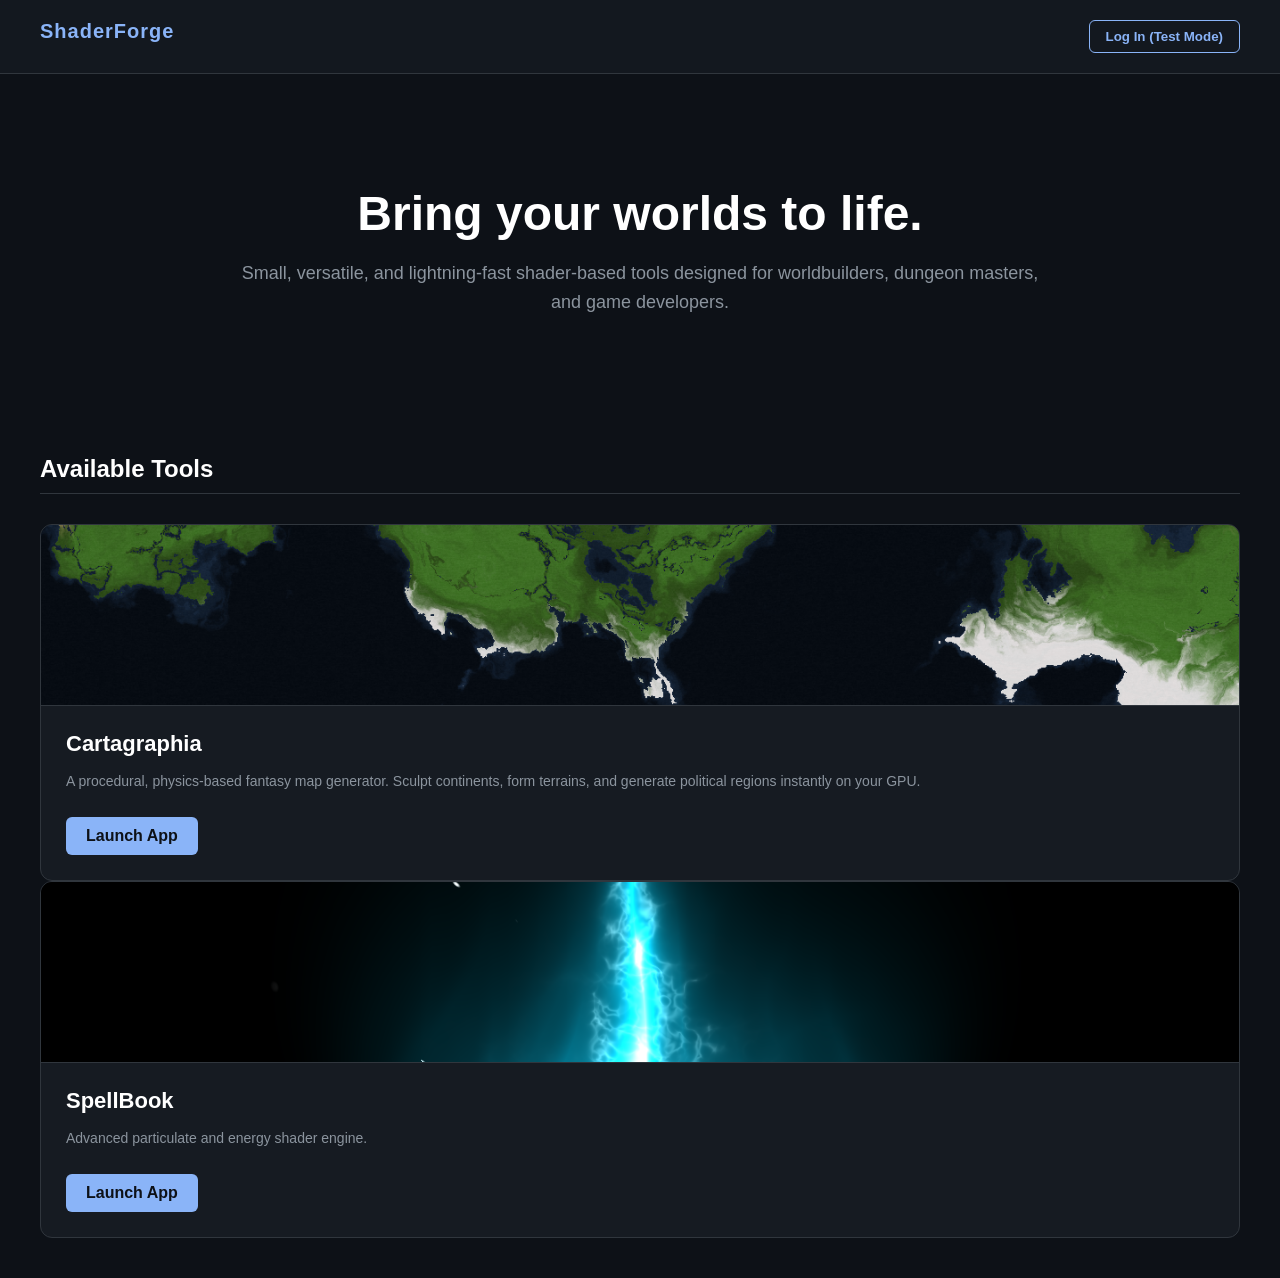
==== index.html @ e8298154 "Uploaded files for ShaderForge. Initial commit of ShaderForge with Lux and Cartagraphia" ====
<!DOCTYPE html>
<html lang="en">
<head>
    <meta charset="UTF-8">
    <meta name="viewport" content="width=device-width, initial-scale=1.0">
    <title>ShaderForge | Worldbuilding Tools</title>
    <link rel="stylesheet" href="css/home.css">
</head>
<body>

    <nav class="top-nav">
        <div class="logo">ShaderForge</div>
        <div class="auth-buttons">
            <button id="btn-login" class="btn-outline">Log In with Google</button>
        </div>
    </nav>

    <header class="hero">
        <h1>Bring your worlds to life.</h1>
        <p>Small, versatile, and lightning-fast shader-based tools designed for worldbuilders, dungeon masters, and game developers.</p>
    </header>

    <main class="showcase">
        <h2>Available Tools</h2>
        <div class="tool-grid">
            
            <div class="tool-card">
                <div class="card-image" style="background: url('image/Cartapreview.png') center/cover;">
                    </div>
                <div class="card-content">
                    <h3>Cartagraphia</h3>
                    <p>A procedural, physics-based fantasy map generator. Sculpt continents, form terrains, and generate political regions instantly on your GPU.</p>
                    <a href="cartagraphia/cartagraphia.html" class="btn-primary">Launch App</a>
                </div>
            </div>
        </div>
        <div class="tool-grid">
            
            <div class="tool-card">
                <div class="card-image" style="background: url('image/Spellpreview.png') center/cover;">
                    </div>
                <div class="card-content">
                    <h3>SpellBook</h3>
                    <p>Advanced particulate and energy shader engine.</p>
                    <a href="lux/lux.html" class="btn-primary">Launch App</a>
                </div>
            </div>
        </div>
    </main>
    <script src="js/auth.js"></script>
</body>
</html>
---- css/home.css ----
body { margin: 0; padding: 0; background-color: #0d1117; font-family: 'Segoe UI', sans-serif; color: #c9d1d9; }

.top-nav { 
    display: flex; 
    justify-content: space-between; 
    padding: 20px 40px; 
    background: rgba(22, 27, 34, 0.8); 
    border-bottom: 1px solid #30363d; 
    
    /* NEW STICKY PROPERTIES */
    position: sticky;
    top: 0;
    z-index: 1000;
    backdrop-filter: blur(10px); /* Optional: Frosted glass effect */
}
.logo { font-size: 20px; font-weight: bold; color: #8ab4f8; letter-spacing: 1px;}

.hero { text-align: center; padding: 80px 20px 60px 20px; max-width: 800px; margin: 0 auto; }
.hero h1 { font-size: 48px; color: #fff; margin-bottom: 15px; }
.hero p { font-size: 18px; color: #8b949e; line-height: 1.6; }

.showcase { padding: 40px; max-width: 1200px; margin: 0 auto; }
.showcase h2 { border-bottom: 1px solid #30363d; padding-bottom: 10px; margin-bottom: 30px; color: #fff; }

.tool-grid { display: grid; grid-template-columns: repeat(auto-fit, minmax(300px, 1fr)); gap: 30px; }

.tool-card { background: #161b22; border: 1px solid #30363d; border-radius: 12px; overflow: hidden; transition: transform 0.2s, box-shadow 0.2s; }
.tool-card:hover { transform: translateY(-5px); box-shadow: 0 10px 20px rgba(0,0,0,0.5); border-color: #8ab4f8; }
.card-image { height: 180px; background-color: #21262d; border-bottom: 1px solid #30363d; }
.card-content { padding: 25px; }
.card-content h3 { margin: 0 0 10px 0; color: #fff; font-size: 22px; }
.card-content p { color: #8b949e; font-size: 14px; margin-bottom: 25px; line-height: 1.5; }

.btn-primary { display: inline-block; background: #8ab4f8; color: #0d1117; padding: 10px 20px; text-decoration: none; border-radius: 6px; font-weight: bold; transition: background 0.2s; }
.btn-primary:hover { background: #a6c5f7; }
.btn-outline { background: transparent; border: 1px solid #8ab4f8; color: #8ab4f8; padding: 8px 16px; border-radius: 6px; cursor: pointer; font-weight: bold; transition: all 0.2s; }
.btn-outline:hover { background: #8ab4f8; color: #0d1117; }
/* Custom hover state for the Log Out button */
#btn-logout:hover {
    background: #f85149 !important;
    color: #fff !important;
}
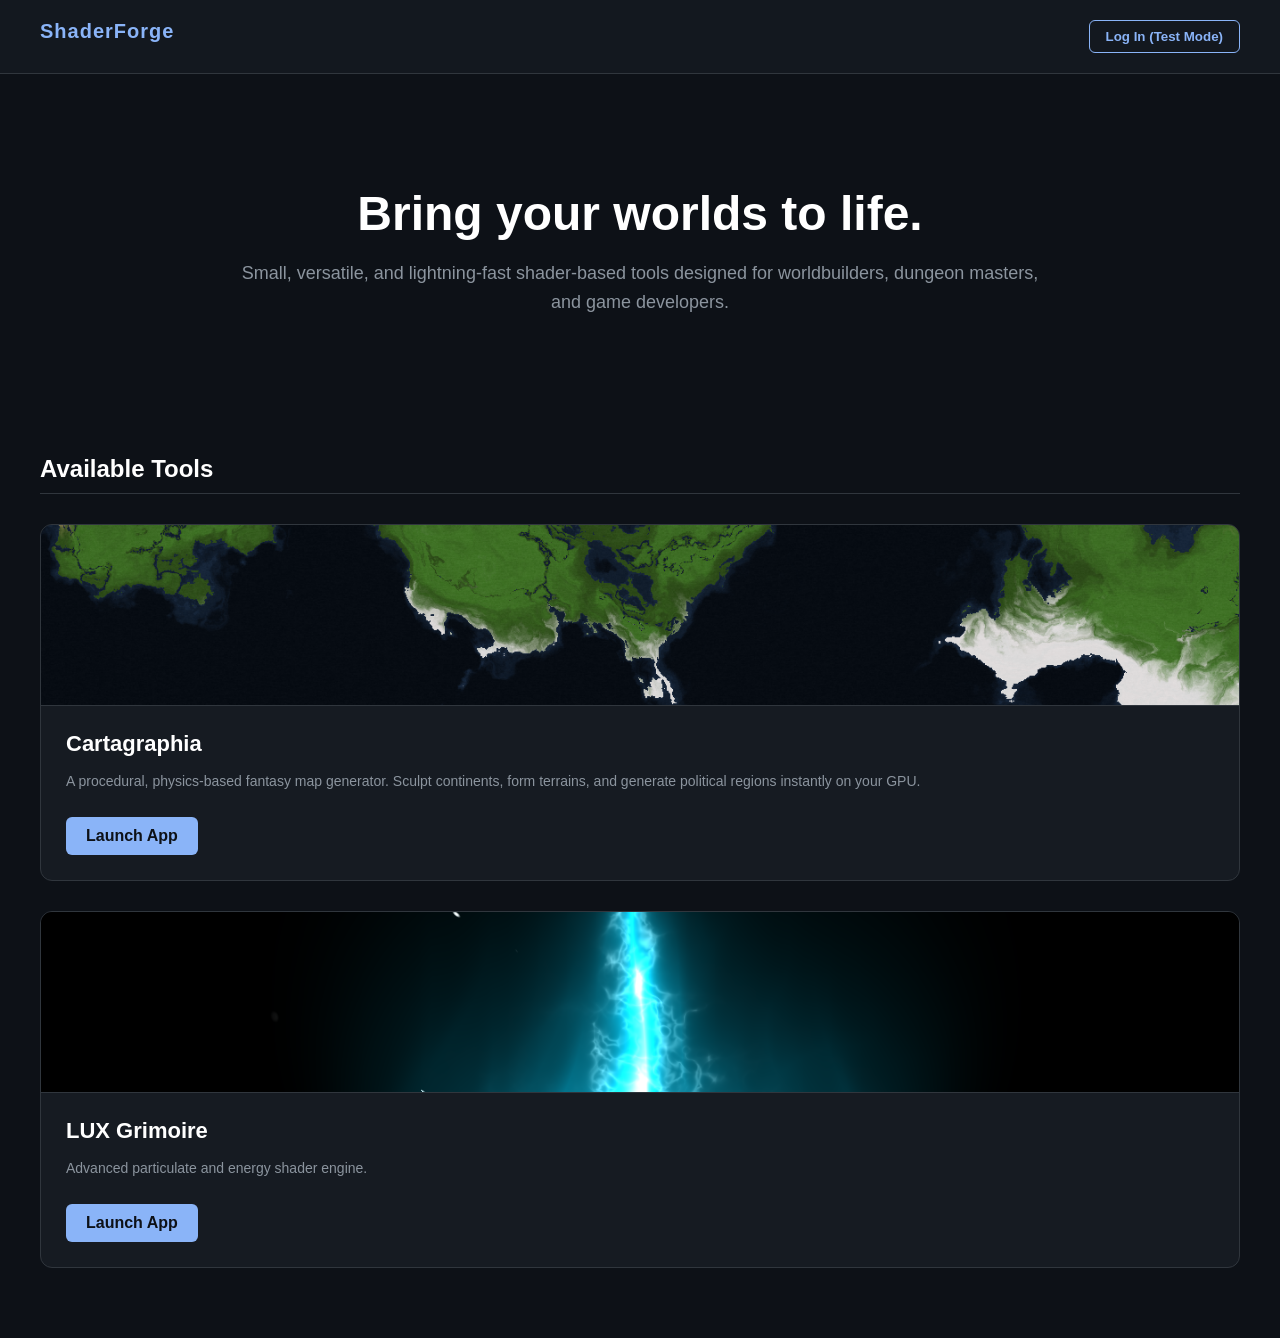
==== commit 9efe926f: "Add files via upload chore: Pre-travel sync of Weapon Forge web and 3D assets  - Added master .ble" ====
--- a/index.html
+++ b/index.html
@@ -40,7 +40,7 @@
                 <div class="card-image" style="background: url('image/Spellpreview.png') center/cover;">
                     </div>
                 <div class="card-content">
-                    <h3>SpellBook</h3>
+                    <h3>LUX Grimoire</h3>
                     <p>Advanced particulate and energy shader engine.</p>
                     <a href="lux/lux.html" class="btn-primary">Launch App</a>
                 </div>
--- a/css/home.css
+++ b/css/home.css
@@ -24,7 +24,7 @@
 
 .tool-grid { display: grid; grid-template-columns: repeat(auto-fit, minmax(300px, 1fr)); gap: 30px; }
 
-.tool-card { background: #161b22; border: 1px solid #30363d; border-radius: 12px; overflow: hidden; transition: transform 0.2s, box-shadow 0.2s; }
+.tool-card { background: #161b22; border: 1px solid #30363d; border-radius: 12px; overflow: hidden; transition: transform 0.2s, box-shadow 0.2s; margin-bottom: 30px; }
 .tool-card:hover { transform: translateY(-5px); box-shadow: 0 10px 20px rgba(0,0,0,0.5); border-color: #8ab4f8; }
 .card-image { height: 180px; background-color: #21262d; border-bottom: 1px solid #30363d; }
 .card-content { padding: 25px; }
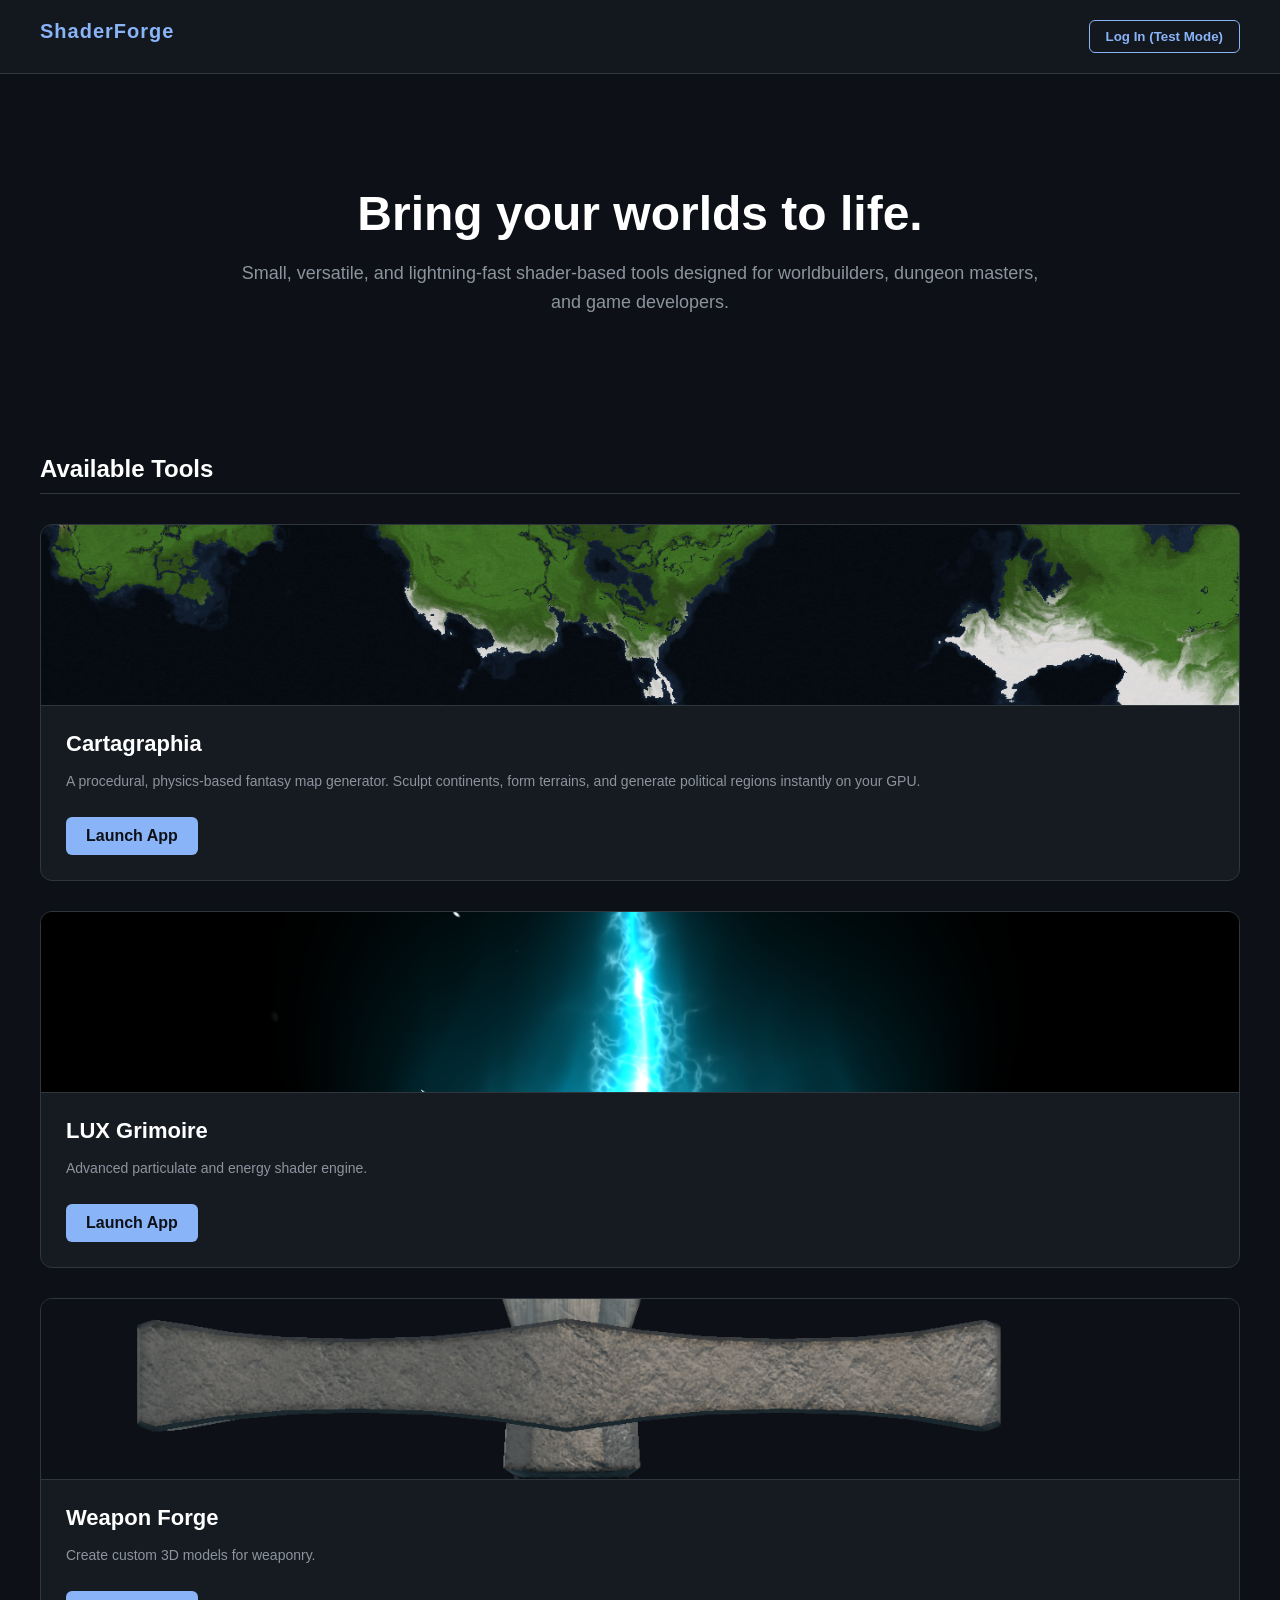
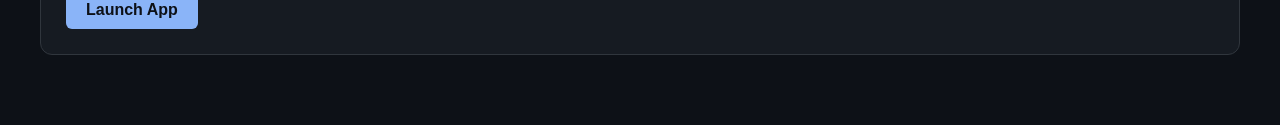
==== commit f2d0aac0: "Add files via upload Included WeaponForge 1.0mvp." ====
--- a/index.html
+++ b/index.html
@@ -46,6 +46,18 @@
                 </div>
             </div>
         </div>
+        <div class="tool-grid">
+            
+            <div class="tool-card">
+                <div class="card-image" style="background: url('image/weaponforgepreview.png') center/cover;">
+                    </div>
+                <div class="card-content">
+                    <h3>Weapon Forge</h3>
+                    <p>Create custom 3D models for weaponry.</p>
+                    <a href="weaponforge/weaponforge.html" class="btn-primary">Launch App</a>
+                </div>
+            </div>
+        </div>
     </main>
     <script src="js/auth.js"></script>
 </body>
